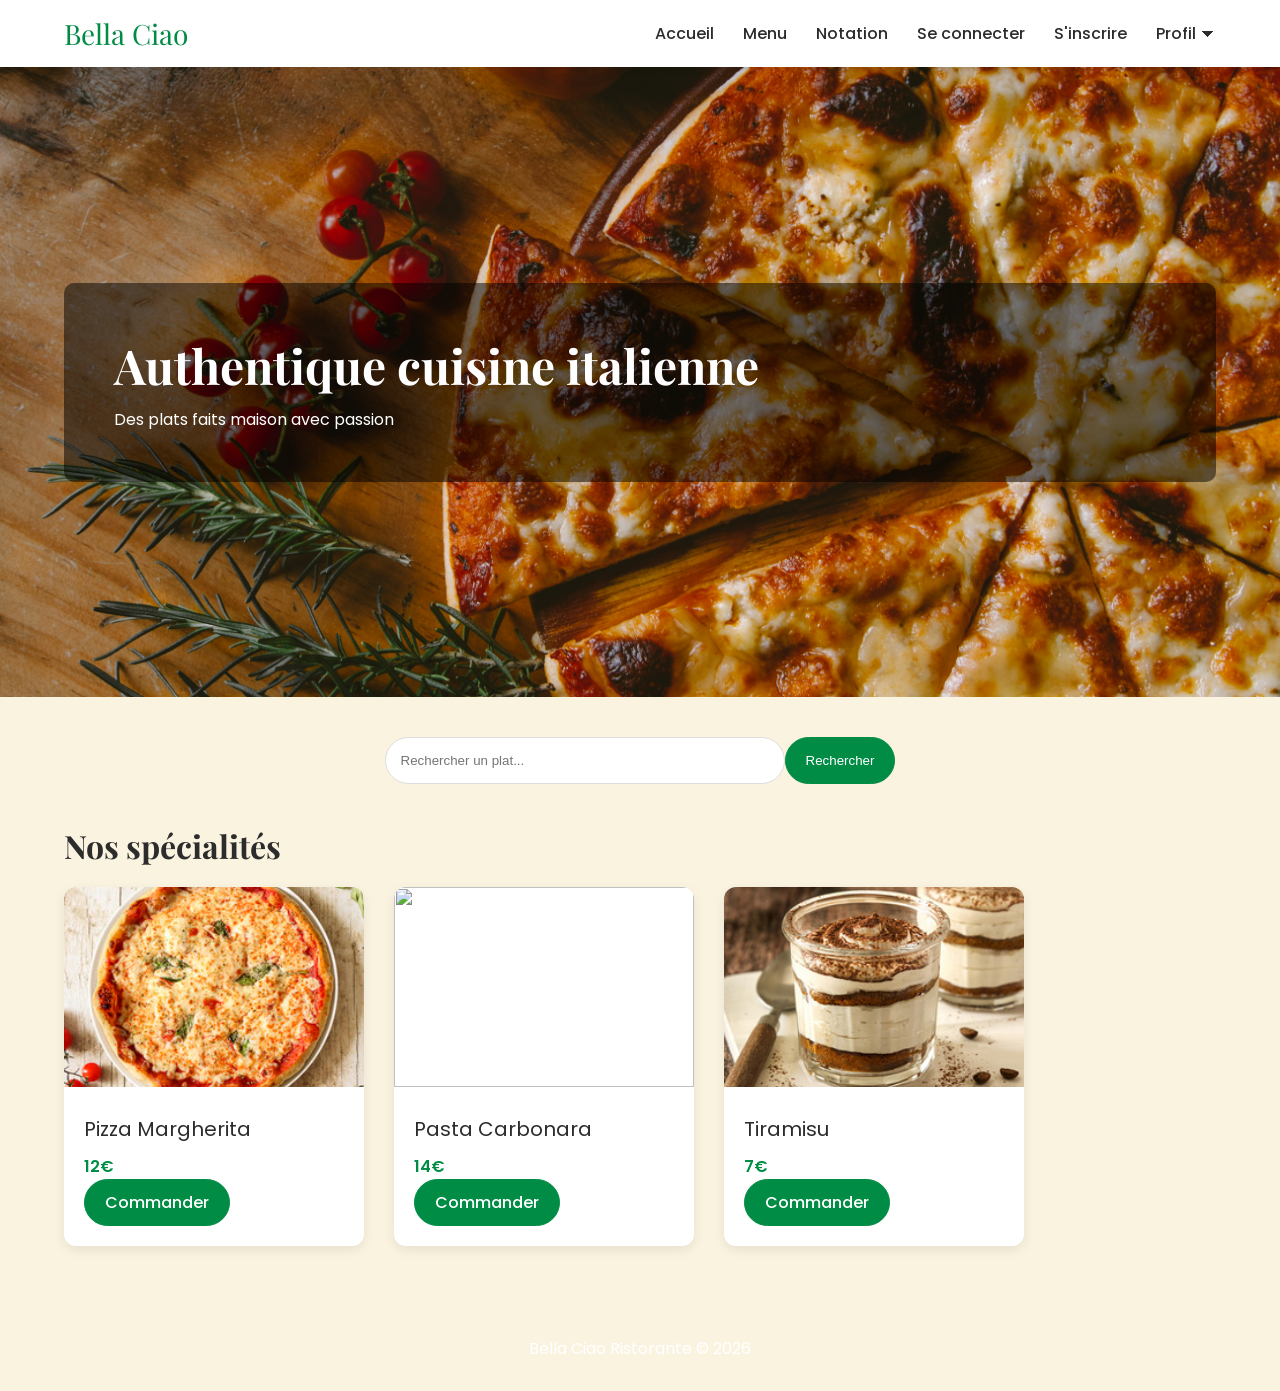
==== index.html @ e0fd68d0 "premier" ====
<!DOCTYPE html>
<html lang="fr">


<head>
<meta charset="UTF-8">
<title>Bella Ciao Ristorante</title>
<link rel="stylesheet" href="style.css">
</head>

<body>
        <nav class="navbar">
    <div class="container nav-content">
        <div class="logo">Bella Ciao</div>
        <div class="nav-links">
            <a href="index.html">Accueil</a>
            <a href="menu.html">Menu</a>
            <a href="notation.html">Notation</a>
            <a href="connexion.html">Se connecter</a>
            <a href="inscription.html">S'inscrire</a>
           
            <div class="dropdown">
                <a href="" class="nav-links">Profil ⏷</a>
                <div class="dropdown-content">
                    <a href="info.html">Mes informations</a>
                    <a href="commandes.html">Mes commandes</a>
                    <a href="compte+.html">Mon compte Bella Ciao +</a>
                </div>
             </div>

        </div>
    </div>
</nav>


<section class="hero">
<div class="container">
<div class="hero-overlay">

<h1>Authentique cuisine italienne</h1>

<p>Des plats faits maison avec passion</p>

</div>
</div>
</section>



<div class="container">

<div class="search">

<input type="text" placeholder="Rechercher un plat...">

<button class="btn">Rechercher</button>

</div>

</div>


<div class="container">

<h2 class="section-title">Nos spécialités</h2>

<div class="cards">

<div class="card">

<img src="images/pizza-margherita.jpg">

<div class="card-body">

<div class="card-title">Pizza Margherita</div>

<div class="price">12€</div>

<a href="#" class="btn">Commander</a>

</div>

</div>

<div class="card">

<img src="images/pasta.jpg">

<div class="card-body">

<div class="card-title">Pasta Carbonara</div>

<div class="price">14€</div>

<a href="#" class="btn">Commander</a>

</div>

</div>

<div class="card">

<img src="images/tiramisu.jpg">

<div class="card-body">

<div class="card-title">Tiramisu</div>

<div class="price">7€</div>

<a href="#" class="btn">Commander</a>

</div>

</div>

</div>

</div>

<footer>

Bella Ciao Ristorante © 2026

</footer>

</body>
</html>
---- style.css ----
@import url('https://fonts.googleapis.com/css2?family=Poppins:wght@300;400;500;600&family=Playfair+Display:wght@500;600;700&display=swap');

* {
    margin: 0;
    padding: 0;
    box-sizing: border-box;
}



body {
    font-family: 'Poppins', sans-serif;
    background-color: #FAF3E0;
    color: #2C2C2C;
}



.container {
    width: 90%;
    max-width: 1200px;
    margin: auto;
}



.navbar {
    background: #FFFFFF;
    box-shadow: 0 2px 8px rgba(0, 0, 0, 0.08);
    position: sticky;
    top: 0;
}

.nav-content {
    display: flex;
    justify-content: space-between;
    align-items: center;
    padding: 15px 0;
}

.logo {
    font-family: 'Playfair Display', serif;
    font-size: 28px;
    color: #008C45;
}

.nav-links a {
    text-decoration: none;
    color: #2C2C2C;
    margin-left: 25px;
    font-weight: 500;
}

.nav-links a:hover {
    color: #CD212A;
}



.hero {
    height: 70vh;
    background-image: url("images/im-acceuil.jpg");
    background-size: cover;
    background-position: center;
    display: flex;
    align-items: center;
}

.hero-overlay {
    background: rgba(0, 0, 0, 0.5);
    padding: 50px;
    border-radius: 10px;
}

.hero h1 {
    font-family: 'Playfair Display', serif;
    color: #FFFFFF;
    font-size: 48px;
}

.hero p {
    color: #FFFFFF;
    margin-top: 10px;
}

.card p {
    font-size: 14px;
    color: #898989;
    margin-bottom: 10px;
}



.search {
    margin: 40px 0;
    display: flex;
    justify-content: center;
}

.search input {
    width: 400px;
    padding: 15px;
    border-radius: 30px;
    border: 1px solid#DDDDDD;
}




.section-title {
    font-family: 'Playfair Display', serif;
    font-size: 32px;
    margin-bottom: 20px;
}


.cards {
    display: flex;
    gap: 30px;
    flex-wrap: wrap;
}

.card {
    background: #FFFFFF;
    border-radius: 12px;
    overflow: hidden;
    width: 300px;
    box-shadow: 0 4px 12px rgba(0, 0, 0, 0.08);
    transition: 0.3s;
}

.card:hover {
    transform: translateY(-8px);
}

.card img {
    width: 100%;
    height: 200px;
    object-fit: cover;
}

.card-body {
    padding: 20px;
}

.card-title {
    font-size: 20px;
    margin-bottom: 10px;
}

.price {
    color: #008C45;
    font-weight: 600;
}





.btn:hover {
    background: #CD212A;
    transform: translateY(-3px);
}



footer {
    margin-top: 60px;
    padding: 30px;
    text-align: center;
    color: #FFFFFF;
   
}

.footer-black{
    margin-top: 60px;
    padding: 30px;
    text-align: center;
    color: #000000;
}

.footer-white{
    margin-top: 60px;
    padding: 30px;
    text-align: center;
    color: #FFFFFF;
}

.filters {
    margin: 30px 0;
    display: flex;
    gap: 15px;
    flex-wrap: wrap;
    justify-content: center;
}


.btn,
.filter-btn {
    padding: 10px 20px;
    border-radius: 25px;
    cursor: pointer;
    font-weight: 500;
    transition: 0.3s;
    display: inline-block;
    text-decoration: none;
    border: 1px solid #008C45;
}


.btn {
    background: #008C45;
    color: #FFFFFF;
}


.filter-btn {
    background: #FFFFFF;
    color: #008C45;
}

.filter-btn:hover {
    background: #008C45;
    color: #FFFFFF;
}


.page-inscription {
  background-image: url("images/patesphoto copie.jpg");
  background-size: cover;      
  background-position: center; 
  background-repeat: no-repeat; 
  background-attachment: fixed; 
}

.page-inscription .form-wrapper {
    margin: 60px auto;
}


.page-inscription .form-wrapper {
    background: #FFFFFF;
    padding: 40px;
    border-radius: 20px;
    width: 100%;
    max-width: 850px;
    box-shadow: 0 20px 40px rgba(0, 0, 0, 0.08);
    animation: fadeIn 0.6s ease-in-out;
}

.page-inscription .nomrestaurant {
    text-align: center;
    background: #CD212A;
    padding: 20px;
    border-radius: 12px;
    color: #FFFFFF;
    font-size: 28px;
    font-family: 'Playfair Display', serif;
    margin-bottom: 30px;
}

.page-inscription label {
    font-weight: 600;
    font-size: 12px;
    margin-bottom: 6px;
    display: block;
    text-transform: uppercase;
    color: #898989;
}

.page-inscription .ligne {
    display: flex;
    gap: 20px;
    margin-bottom: 20px;
}

.page-inscription .ligne>div {
    flex: 1;
}

.page-inscription input,
.page-inscription textarea {
    width: 100%;
    padding: 14px;
    border-radius: 10px;
    border: 1px solid #898989;
    font-size: 14px;
    transition: 0.3s;
}

.page-inscription textarea {
    height: 100px;
    resize: vertical;
}

.page-inscription .send {
    text-align: center;
    margin-top: 30px;
}

.page-inscription input:focus,
.page-inscription textarea:focus {
    border-color: #008C45;
    box-shadow: 0 0 0 3px rgba(0, 140, 69, 0.15);
    outline: none;
}





@keyframes fadeIn {
    from {
        opacity: 0;
        transform: translateY(20px);
    }

    to {
        opacity: 1;
        transform: translateY(0);
    }
}


@media (max-width: 768px) {
    .page-inscription .ligne {
        flex-direction: column;
    }
}


.page-notation {
  background-image: url("images/patesphoto copie.jpg");
  background-size: cover;      
  background-position: center; 
  background-repeat: no-repeat; 
  background-attachment: fixed; 
}

.notation-wrapper {
    max-width: 700px;
    margin: 80px auto;
    background: #ffffff;
    padding: 40px;
    border-radius: 20px;
    box-shadow: 0 15px 40px rgba(0, 0, 0, 0.08);
    text-align: center;
}

.notation-subtitle {
    margin-bottom: 30px;

}



.notation-form textarea {
    width: 100%;
    min-height: 120px;
    padding: 15px;
    border-radius: 10px;
    border: 1px solid #898989;
    resize: vertical;
    font-size: 14px;
    margin-bottom: 25px;
}

.notation-form textarea:focus {
    border-color: #008C45;
    outline: none;
}

.rating {
    display: flex;
    justify-content: center;
    flex-direction: row-reverse;
    margin-bottom: 30px;
}

.rating input {
    display: none;
}

.rating label {
    color: #898989;
    cursor: pointer;
    transition: 0.3s transform;
    font-size: 60px;
    padding: 0 5px;
}

/* Hover */
.rating label:hover,
.rating label:hover~label {
    color: #FFD700;
}


.rating input:checked~label {
    color: #FFD700;
}

.send {
    text-align: center;
}


.page-merci {
    background: linear-gradient(135deg, #FAF3E0, #ffffff);
}

.merci-wrapper {
    max-width: 600px;
    margin: 120px auto;
    background: #FFFFFF;
    padding: 50px;
    border-radius: 20px;
    text-align: center;
    box-shadow: 0 15px 40px rgba(0, 0, 0, 0.08);
}

.merci-wrapper h1 {
    font-family: 'Playfair Display', serif;
    font-size: 36px;
    margin-bottom: 20px;
    color: #008C45;
}

.merci-wrapper p {
    margin-bottom: 30px;
    font-size: 16px;
    color: #898989;
}



.page-admin {
    padding: 60px 0;
}

.admin-table {
    width: 100%;
    border-collapse: collapse;
    background: #FFFFFF;
    border-radius: 12px;
    overflow: hidden;
    box-shadow: 0 4px 12px rgba(0, 0, 0, 0.08);
}

.admin-table thead {
    background: #008C45;
    color: #FFFFFF;
}

.admin-table th,
.admin-table td {
    padding: 15px;
    text-align: left;
}

.admin-table tbody tr {
    border-bottom: 1px solid #EEEEEE;
}

.admin-table tbody tr:hover {
    background: #FAF3E0;
}




.page-restaurateur {
    padding: 60px 0;
}

.orders-container {
    display: flex;
    gap: 30px;
    margin-top: 30px;
}

.order-column {
    flex: 1;
}

.order-column h2 {
    margin-bottom: 20px;
}

.order-card {
    margin-bottom: 20px;
}




.page-livreur {
    padding: 60px 20px;
}

.delivery-card {
    margin-bottom: 20px;
}

.delivery-actions {
    margin-top: 20px;
}

.full-width {
    display: block;
    width: 100%;
    text-align: center;
    margin-bottom: 15px;
}




@media (max-width: 768px) {

    .orders-container {
        flex-direction: column;
    }

}


.section-title2 {
    font-family: 'Playfair Display', serif;
    font-size: 32px;
    margin-bottom: 20px;
    color : #000000;
    text-align: center;
}


.btn-link {
    text-decoration: none;
}



.dropdown {
  position: relative;
  display: inline-block;
}

.dropbtn {
 text-decoration: none;
 color: #2C2C2C;
 margin-left: 25px;
 font-weight: 500;
}


.dropdown-content {
  display: none;
  position: absolute;
  background-color: #f1f1f1;
  min-width: 160px;
  box-shadow: 0px 8px 16px rgba(0,0,0,0.2);
  z-index: 1;
}


.dropdown-content a {
  color: black;
  padding: 12px 16px;
  text-decoration: none;
  display: block;
}

.dropdown-content a:hover { background-color: #ddd; }


.dropdown:hover .dropdown-content {
  display: block;
}


.edit-link {
    color: #333;            
    text-decoration: none;  
    font-size: 1.2rem;      
    margin-left: 10px;      
}


.edit-link:hover {
    color: #e74c3c;        
}



.plus-symbol {
    color: #ffd700;
    font-weight: bold;
}

.header-premium {
    text-align: center;
    border-top: 5px solid #ffd700;
}

.status-box {
    background: #fdf9ea;
    padding: 20px;
    border-radius: 10px;
    border: 1px dashed #ffd700;
}


.btn-premium {
    background-color: #ffd700 !important; 
    color: #333 !important;
    border: none;
    font-weight: bold;
    box-shadow: 0 4px 10px rgba(255, 215, 0, 0.3);
}

.btn-premium:hover {
    transform: scale(1.05);
    background-color: #f1c40f;
}

.total-a-payer{
    text-align:right;
}

.valider-commande{
    margin-top: 20px;
}

.valider-commande-background{
    background-color: #27ae60;
}
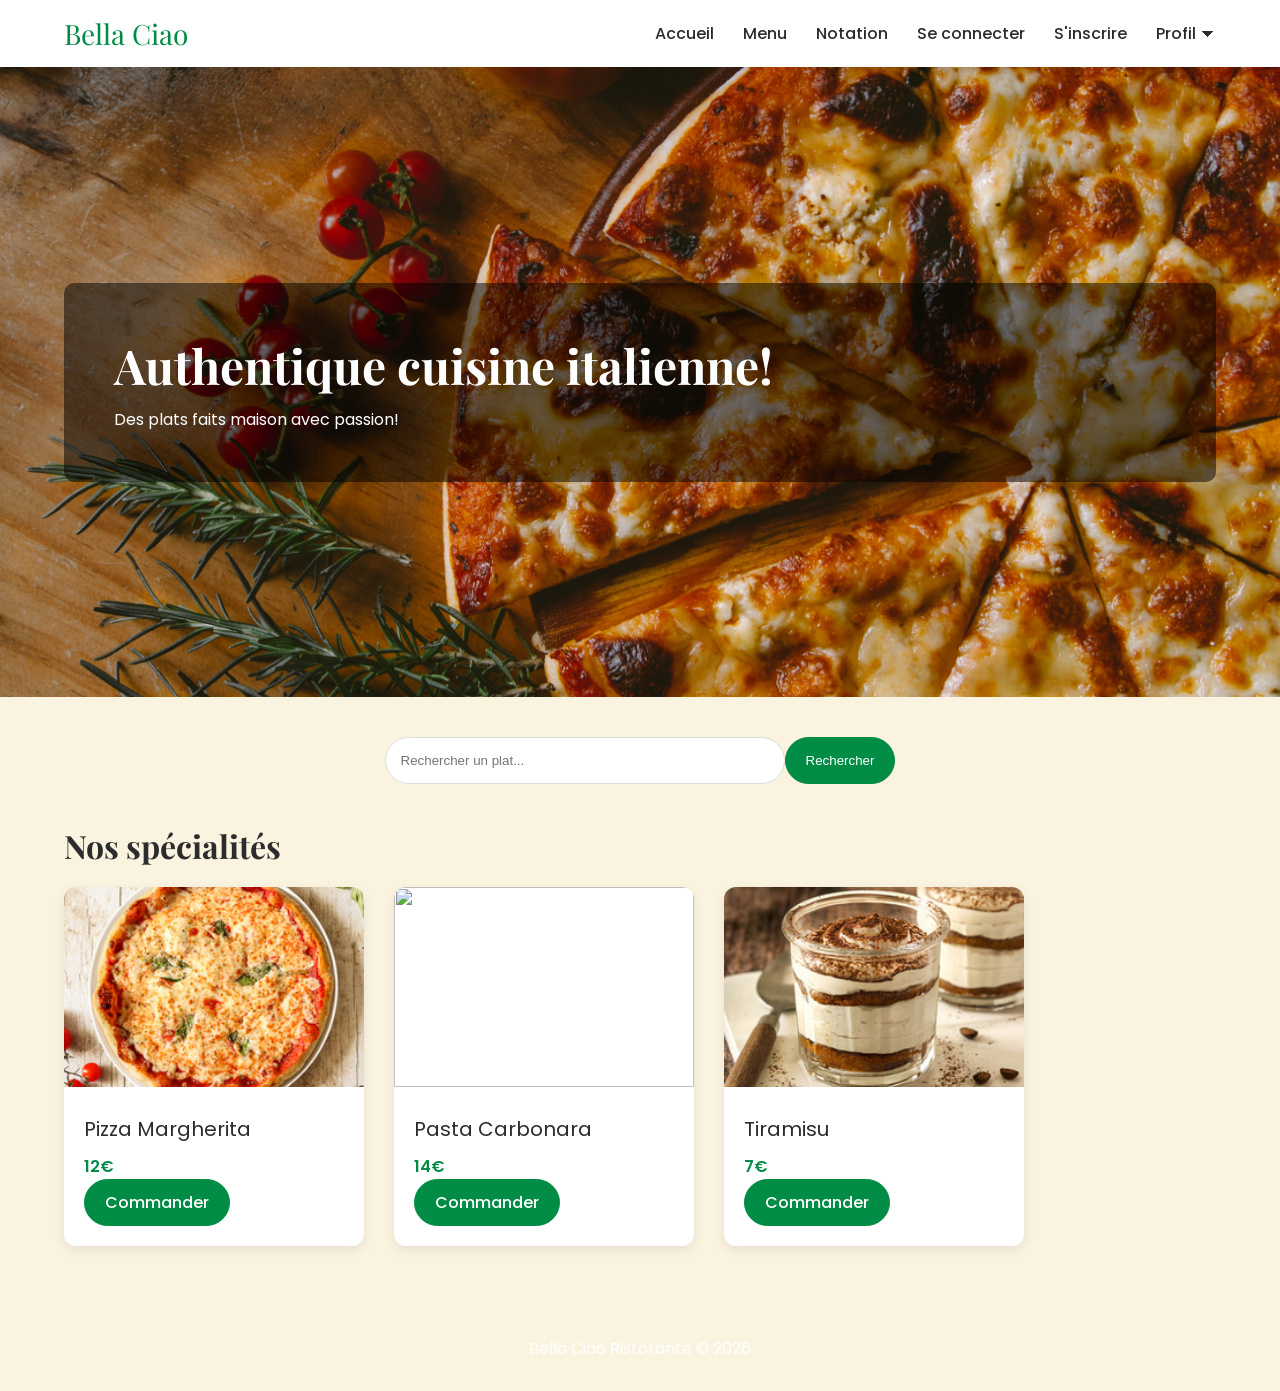
==== commit 60be2aa4: "Add exclamation marks to headings and paragraphs" ====
--- a/index.html
+++ b/index.html
@@ -37,9 +37,9 @@
 <div class="container">
 <div class="hero-overlay">
 
-<h1>Authentique cuisine italienne</h1>
+<h1>Authentique cuisine italienne!</h1>
 
-<p>Des plats faits maison avec passion</p>
+<p>Des plats faits maison avec passion!</p>
 
 </div>
 </div>
--- a/style.css
+++ b/style.css
@@ -13,8 +13,6 @@
     background-color: #FAF3E0;
     color: #2C2C2C;
 }
-
-
 
 .container {
     width: 90%;
@@ -633,4 +631,4 @@
 
 .valider-commande-background{
     background-color: #27ae60;
-}+}
